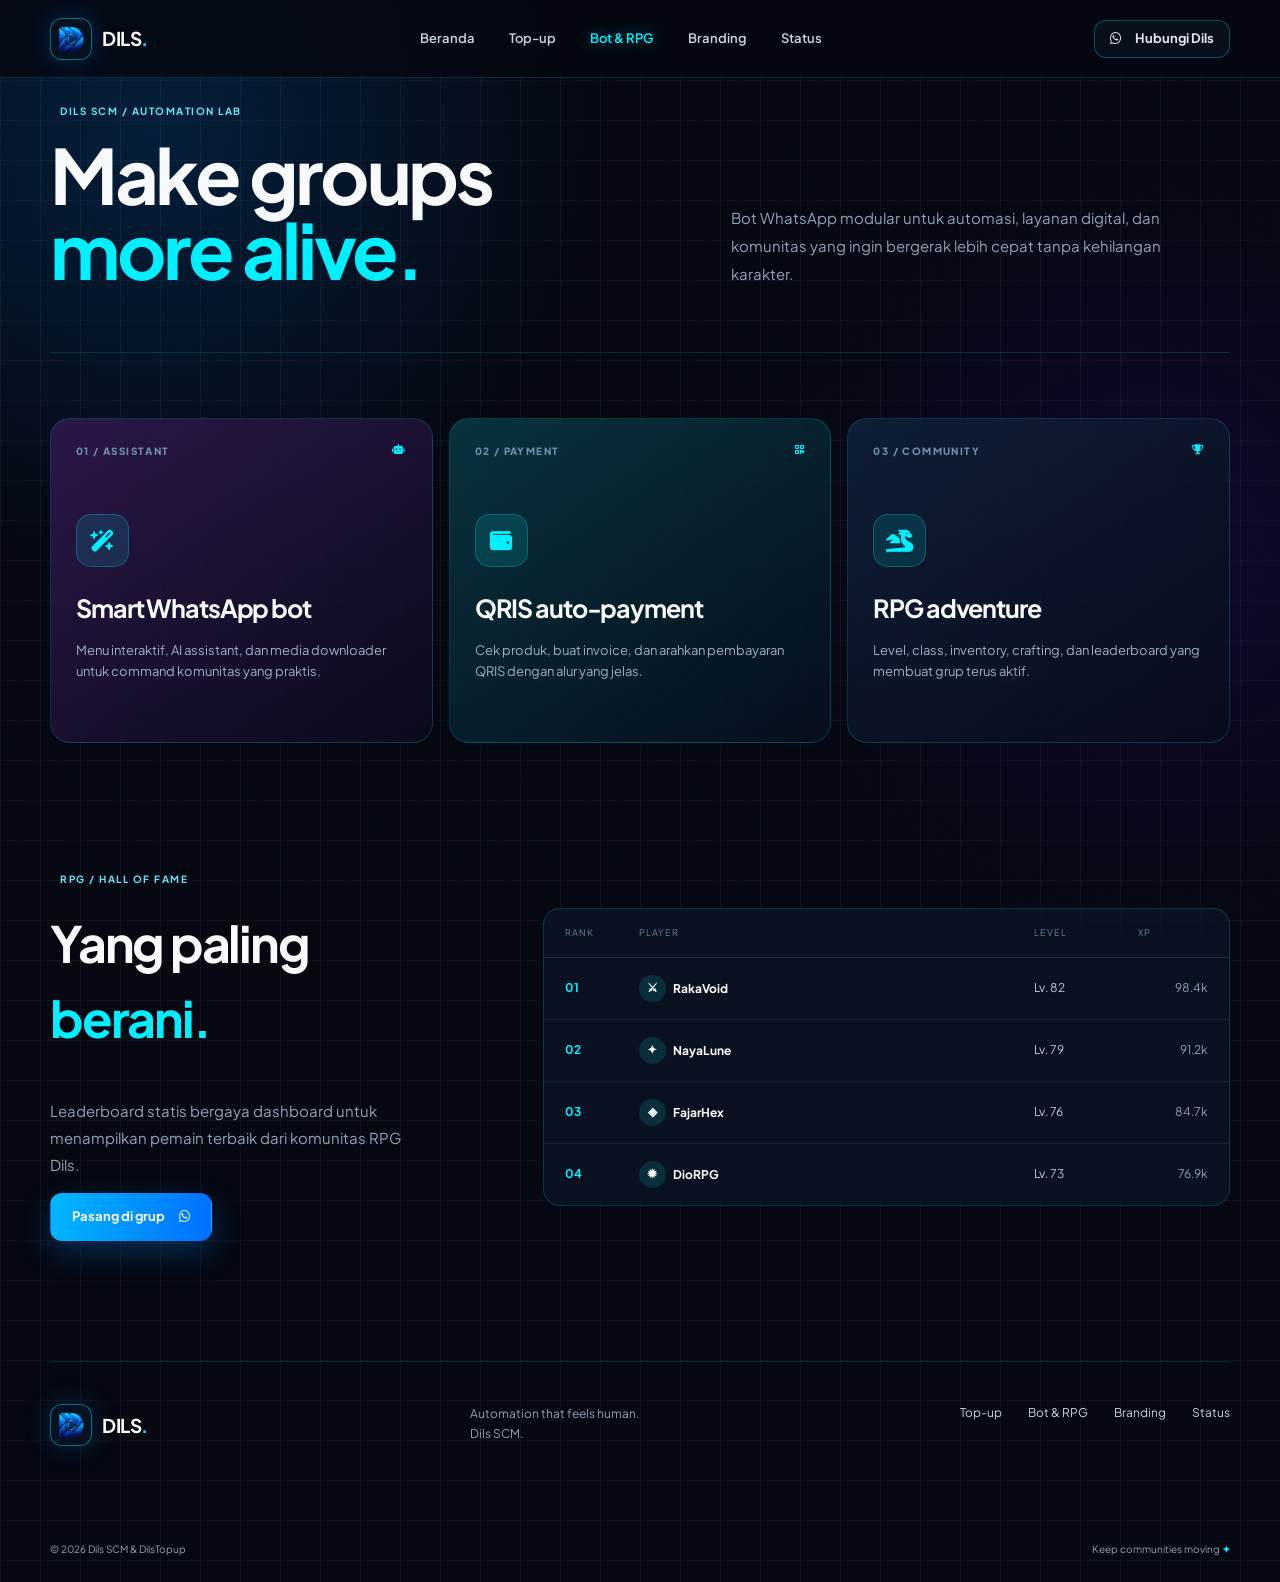
==== bot.html @ e0fa803f "deploy Dils web pages" ====
<!doctype html>
<html lang="id">
<head><meta charset="utf-8"><meta name="viewport" content="width=device-width, initial-scale=1"><meta name="description" content="Dils SCM: bot WhatsApp, QRIS auto-payment, downloader, dan RPG komunitas."><title>Dils SCM | Bot & RPG</title><link rel="icon" href="/dils-logo.png"><link rel="preconnect" href="https://fonts.googleapis.com"><link rel="preconnect" href="https://fonts.gstatic.com" crossorigin><link href="https://fonts.googleapis.com/css2?family=Plus+Jakarta+Sans:wght@400;500;600;700;800&display=swap" rel="stylesheet"><link rel="stylesheet" href="https://cdnjs.cloudflare.com/ajax/libs/font-awesome/6.4.0/css/all.min.css"><link rel="stylesheet" href="styles.css"></head>
<body><div class="noise" aria-hidden="true"></div><header class="site-header"><a class="brand" href="index.html"><img src="/dils-logo.png" alt="Logo Dils"><span>DILS<span class="brand-dot">.</span></span></a><button class="menu-toggle" type="button" aria-label="Buka navigasi" aria-expanded="false"><i class="fa-solid fa-bars"></i></button><nav class="main-nav" aria-label="Navigasi utama"><a href="index.html">Beranda</a><a href="store.html">Top-up</a><a href="bot.html">Bot & RPG</a><a href="branding.html">Branding</a><a href="status.html">Status</a></nav><a class="button button-small button-outline" data-whatsapp href="https://wa.me/62895370022540"><i class="fa-brands fa-whatsapp"></i> Hubungi Dils</a></header><main class="portal-page section-shell"><section class="portal-hero reveal"><div><div class="eyebrow"><span></span>DILS SCM / AUTOMATION LAB</div><h1>Make groups <em>more alive.</em></h1></div><p>Bot WhatsApp modular untuk automasi, layanan digital, dan komunitas yang ingin bergerak lebih cepat tanpa kehilangan karakter.</p></section><section class="feature-grid portal-features"><article class="feature-card feature-purple reveal"><div class="card-top"><span>01 / ASSISTANT</span><i class="fa-solid fa-robot"></i></div><i class="feature-icon fa-solid fa-wand-magic-sparkles"></i><h3>Smart WhatsApp bot</h3><p>Menu interaktif, AI assistant, dan media downloader untuk command komunitas yang praktis.</p></article><article class="feature-card feature-cyan reveal"><div class="card-top"><span>02 / PAYMENT</span><i class="fa-solid fa-qrcode"></i></div><i class="feature-icon fa-solid fa-wallet"></i><h3>QRIS auto-payment</h3><p>Cek produk, buat invoice, dan arahkan pembayaran QRIS dengan alur yang jelas.</p></article><article class="feature-card feature-blue reveal"><div class="card-top"><span>03 / COMMUNITY</span><i class="fa-solid fa-trophy"></i></div><i class="feature-icon fa-solid fa-dragon"></i><h3>RPG adventure</h3><p>Level, class, inventory, crafting, dan leaderboard yang membuat grup terus aktif.</p></article></section><section class="rpg-layout section-block"><div><div class="eyebrow"><span></span>RPG / HALL OF FAME</div><h2>Yang paling <em>berani.</em></h2><p class="lead">Leaderboard statis bergaya dashboard untuk menampilkan pemain terbaik dari komunitas RPG Dils.</p><a class="button button-primary" data-whatsapp href="https://wa.me/62895370022540">Pasang di grup <i class="fa-brands fa-whatsapp"></i></a></div><div class="leaderboard"><div class="leader-head"><span>RANK</span><span>PLAYER</span><span>LEVEL</span><span>XP</span></div><div class="leader-row"><b>01</b><strong><span class="rank-avatar">⚔</span>RakaVoid</strong><span>Lv. 82</span><em>98.4k</em></div><div class="leader-row"><b>02</b><strong><span class="rank-avatar">✦</span>NayaLune</strong><span>Lv. 79</span><em>91.2k</em></div><div class="leader-row"><b>03</b><strong><span class="rank-avatar">◈</span>FajarHex</strong><span>Lv. 76</span><em>84.7k</em></div><div class="leader-row"><b>04</b><strong><span class="rank-avatar">✹</span>DioRPG</strong><span>Lv. 73</span><em>76.9k</em></div></div></section></main><footer class="site-footer"><div class="footer-top"><a class="brand" href="index.html"><img src="/dils-logo.png" alt="Logo Dils"><span>DILS<span class="brand-dot">.</span></span></a><p>Automation that feels human.<br>Dils SCM.</p><div class="footer-links"><a href="store.html">Top-up</a><a href="bot.html">Bot & RPG</a><a href="branding.html">Branding</a><a href="status.html">Status</a></div></div><div class="footer-bottom"><span>© 2026 Dils SCM & DilsTopup</span><span>Keep communities moving <b>✦</b></span></div></footer><script src="app.js" defer></script></body></html>
---- styles.css ----
:root {
  --ink: #071426;
  --navy: #0b1d38;
  --blue: #147df5;
  --cyan: #44d8e8;
  --paper: #f3f6f4;
  --muted: #6c7681;
  --line: #d9e0e1;
  --orange: #ff8e48;
  --pink: #e26ca4;
  --display: "Space Grotesk", sans-serif;
  --body: "DM Sans", sans-serif;
}
* { box-sizing: border-box; }
html { scroll-behavior: smooth; }
body { margin: 0; color: var(--ink); background: var(--paper); font-family: var(--body); font-size: 15px; line-height: 1.5; overflow-x: hidden; }
body::before { position: fixed; inset: 0; pointer-events: none; content: ""; opacity: .25; background-image: linear-gradient(rgba(7,20,38,.035) 1px, transparent 1px), linear-gradient(90deg, rgba(7,20,38,.035) 1px, transparent 1px); background-size: 44px 44px; mask-image: linear-gradient(to bottom, black, transparent 85%); }
.noise { position: fixed; inset: 0; z-index: 10; pointer-events: none; opacity: .035; background-image: url("data:image/svg+xml,%3Csvg viewBox='0 0 180 180' xmlns='http://www.w3.org/2000/svg'%3E%3Cfilter id='n'%3E%3CfeTurbulence type='fractalNoise' baseFrequency='.8' numOctaves='3' stitchTiles='stitch'/%3E%3C/filter%3E%3Crect width='100%25' height='100%25' filter='url(%23n)' opacity='.25'/%3E%3C/svg%3E"); }
a { color: inherit; text-decoration: none; }
.section-shell, .site-header, .site-footer { width: min(1180px, calc(100% - 56px)); margin: 0 auto; }
.site-header { position: relative; z-index: 20; height: 90px; display: flex; align-items: center; justify-content: space-between; }
.brand { display: inline-flex; align-items: center; gap: 10px; font-family: var(--display); font-weight: 700; font-size: 19px; letter-spacing: .08em; }
.brand img { width: 34px; height: 34px; object-fit: contain; }
.brand-dot { color: var(--blue); }
.main-nav { display: flex; gap: 34px; margin-left: 110px; color: #5f6d7b; font-size: 13px; font-weight: 600; }
.main-nav a, .footer-links a { transition: color .2s ease; }
.main-nav a:hover, .footer-links a:hover { color: var(--blue); }
.button { display: inline-flex; align-items: center; justify-content: center; gap: 14px; min-height: 48px; padding: 0 21px; border: 1px solid transparent; font-weight: 700; font-size: 13px; transition: transform .2s ease, background .2s ease, color .2s ease; }
.button:hover { transform: translateY(-3px); }
.button-primary { color: white; background: var(--blue); box-shadow: 0 10px 22px rgba(20,125,245,.2); }
.button-outline { min-height: 38px; padding: 0 15px; color: var(--ink); border-color: #bec9ce; }
.button-dark { color: white; background: var(--ink); }
.menu-toggle { display: none; border: 0; background: transparent; padding: 8px; }
.menu-toggle span { display: block; width: 22px; height: 2px; margin: 5px; background: var(--ink); }
.hero { min-height: 620px; display: grid; grid-template-columns: .96fr 1.04fr; align-items: center; gap: 30px; padding: 56px 0 94px; }
.hero-copy { max-width: 555px; }
.eyebrow { display: flex; align-items: center; gap: 10px; margin: 0 0 20px; color: #78838c; font: 700 10px var(--display); letter-spacing: .15em; }
.eyebrow-line { display: inline-block; width: 26px; height: 1px; background: var(--blue); }
h1, h2, h3, p { margin-top: 0; }
h1, h2, h3 { font-family: var(--display); letter-spacing: -.04em; }
h1 { max-width: 600px; margin-bottom: 22px; font-size: clamp(46px, 6vw, 78px); line-height: .99; }
h1 em, h2 em { color: var(--blue); font-style: normal; }
.hero-text { max-width: 450px; margin-bottom: 30px; color: var(--muted); font-size: 16px; line-height: 1.75; }
.hero-actions { display: flex; align-items: center; gap: 25px; }
.text-link, .card-link { color: var(--ink); font-size: 13px; font-weight: 700; }
.text-link span, .card-link span { margin-left: 8px; color: var(--blue); }
.proof-row { display: flex; gap: 30px; margin-top: 70px; }
.proof-row div { display: flex; flex-direction: column; gap: 2px; padding-right: 30px; border-right: 1px solid var(--line); }
.proof-row div:last-child { padding-right: 0; border-right: 0; }
.proof-row strong { font: 700 17px var(--display); }.proof-row span { color: var(--muted); font-size: 11px; }
.hero-art { position: relative; min-height: 480px; display: grid; place-items: center; }
.hero-panel { position: relative; z-index: 2; width: 350px; padding: 19px 19px 23px; background: rgba(235,244,247,.88); border: 1px solid white; box-shadow: 25px 30px 70px rgba(16,67,107,.17); transform: rotate(3deg); }
.panel-top { display: flex; align-items: center; gap: 7px; margin-bottom: 17px; color: #73828d; font: 700 9px var(--display); letter-spacing: .13em; }.status-light { width: 7px; height: 7px; border-radius: 50%; background: #48d7a1; box-shadow: 0 0 0 4px rgba(72,215,161,.16); }.panel-code { margin-left: auto; font-size: 8px; opacity: .6; }
.phone-card { position: relative; width: 235px; min-height: 368px; margin: 0 auto; padding: 25px 19px 15px; color: white; overflow: hidden; background: linear-gradient(145deg, #102f56, #071526); border-radius: 26px; box-shadow: 0 22px 28px rgba(7,20,38,.3); }.phone-card::after { position: absolute; right: -80px; bottom: -80px; width: 200px; height: 200px; border: 1px solid rgba(68,216,232,.25); border-radius: 50%; content: ""; }.phone-notch { position: absolute; top: 8px; left: 50%; width: 66px; height: 13px; transform: translateX(-50%); border-radius: 20px; background: #020a14; }.phone-brand { display: flex; align-items: center; gap: 6px; margin-bottom: 31px; font: 600 10px var(--display); }.phone-brand img { width: 19px; height: 19px; }.phone-brand b { margin-left: auto; color: #6e8299; }.phone-greeting { margin-bottom: 18px; font: 600 21px var(--display); line-height: 1.1; }.mini-order { position: relative; z-index: 1; display: flex; align-items: center; gap: 10px; padding: 12px 0; border-bottom: 1px solid rgba(255,255,255,.12); }.mini-icon { display: grid; width: 27px; height: 27px; place-items: center; color: #f9c752; background: rgba(249,199,82,.17); border-radius: 8px; }.mini-icon.blue { color: var(--cyan); background: rgba(68,216,232,.15); }.mini-icon.orange { color: var(--orange); background: rgba(255,142,72,.15); }.mini-order div { display: flex; flex: 1; flex-direction: column; gap: 1px; }.mini-order small { color: #8ea0b0; font-size: 8px; }.mini-order strong { font-size: 10px; }.mini-order b { color: #7e93a5; }.phone-bottom { position: relative; z-index: 1; margin-top: 20px; color: var(--cyan); font-size: 9px; text-align: right; }.signal-card { position: absolute; right: 2px; bottom: -10px; z-index: 3; display: flex; align-items: center; gap: 10px; width: 210px; padding: 12px; color: var(--ink); background: white; box-shadow: 0 12px 32px rgba(7,20,38,.14); transform: rotate(-3deg); }.signal-icon { display: grid; width: 30px; height: 30px; place-items: center; color: white; background: var(--blue); border-radius: 50%; }.signal-card div { display: flex; flex: 1; flex-direction: column; line-height: 1.2; }.signal-card strong { font: 600 11px var(--display); }.signal-card small { color: #82909c; font-size: 9px; }.signal-check { color: #43c69d; font-weight: 700; }.orbit { position: absolute; border: 1px solid rgba(20,125,245,.18); border-radius: 50%; }.orbit-one { width: 500px; height: 500px; }.orbit-two { width: 380px; height: 380px; border-color: rgba(226,108,164,.15); transform: rotate(45deg); }.float-tag { position: absolute; z-index: 4; display: flex; align-items: center; gap: 8px; padding: 9px 13px; color: #51616d; background: rgba(255,255,255,.8); box-shadow: 0 8px 25px rgba(7,20,38,.08); font-size: 10px; font-weight: 700; }.float-tag span { color: var(--blue); font-size: 14px; }.tag-top { top: 65px; right: 24px; transform: rotate(8deg); }.tag-bottom { bottom: 38px; left: 12px; transform: rotate(-7deg); }.ticker { overflow: hidden; color: white; background: var(--ink); transform: rotate(-1.4deg) scale(1.02); }.ticker-track { display: flex; align-items: center; justify-content: space-around; gap: 38px; width: max-content; min-width: 100%; padding: 16px 0; font: 700 11px var(--display); letter-spacing: .16em; }.ticker i { color: var(--cyan); font-style: normal; }
.services, .catalog, .process, .about, .faq { padding-top: 150px; }.section-heading { display: flex; align-items: end; justify-content: space-between; gap: 40px; margin-bottom: 50px; }.section-heading h2, .process h2, .about h2 { margin-bottom: 0; font-size: clamp(38px, 4.5vw, 59px); line-height: 1.02; }.section-heading > p { max-width: 295px; margin-bottom: 5px; color: var(--muted); font-size: 13px; line-height: 1.7; }.service-grid { display: grid; grid-template-columns: repeat(3, 1fr); border-top: 1px solid var(--line); }.service-card { min-height: 345px; padding: 27px 27px 29px; border-right: 1px solid var(--line); }.service-card:first-child { border-left: 1px solid var(--line); }.service-card.featured { color: white; background: var(--ink); border-color: var(--ink); }.card-number { color: #9aa8b1; font: 700 10px var(--display); letter-spacing: .12em; }.featured .card-number { color: #6f8ca9; }.service-icon { display: grid; width: 43px; height: 43px; margin-top: 52px; margin-bottom: 25px; place-items: center; color: #f9c752; background: rgba(249,199,82,.15); border-radius: 50%; font-size: 20px; }.icon-cyan { color: var(--cyan); background: rgba(68,216,232,.14); }.icon-pink { color: var(--pink); background: rgba(226,108,164,.14); }.service-card h3 { margin-bottom: 12px; font-size: 25px; }.service-card p { max-width: 275px; min-height: 70px; color: var(--muted); font-size: 13px; line-height: 1.6; }.featured p { color: #a9b5c1; }.card-link { display: inline-block; margin-top: 23px; }.featured .card-link { color: white; }.catalog-layout { display: grid; grid-template-columns: 210px 1fr; gap: 42px; }.category-tabs { display: flex; flex-direction: column; gap: 3px; }.tab { padding: 15px 17px; color: #78858e; border: 0; background: transparent; font: 600 13px var(--body); text-align: left; cursor: pointer; }.tab.active { color: var(--ink); background: white; box-shadow: 0 4px 20px rgba(7,20,38,.05); }.product-list { border-top: 1px solid var(--line); }.product-row { display: flex; align-items: center; gap: 15px; padding: 19px 14px; border-bottom: 1px solid var(--line); transition: padding .2s ease, background .2s ease; }.product-row:hover { padding-left: 22px; background: rgba(255,255,255,.6); }.product-icon { display: grid; width: 40px; height: 40px; place-items: center; border-radius: 12px; font-size: 18px; }.tone-gold { color: #d69624; background: #fff2cc; }.tone-cyan, .tone-blue { color: #147dcc; background: #d9f4f6; }.tone-orange { color: #ed762b; background: #ffe5d5; }.tone-green { color: #24a47c; background: #d9f6ed; }.tone-pink { color: #d65391; background: #f9ddeb; }.product-info { display: flex; flex: 1; flex-direction: column; gap: 2px; }.product-info strong { font: 600 14px var(--display); }.product-info small { color: var(--muted); font-size: 11px; }.product-price { color: #5b6974; font-size: 12px; }.product-arrow { color: var(--blue); font-size: 18px; }.catalog-note { display: flex; align-items: center; gap: 10px; margin-top: 28px; padding: 16px 18px; color: #6e7c86; background: white; font-size: 11px; }.catalog-note > span:first-child { color: var(--blue); font-size: 15px; }.catalog-note a { margin-left: auto; color: var(--blue); font-weight: 700; white-space: nowrap; }.process { display: grid; grid-template-columns: .8fr 1.2fr; gap: 120px; padding-bottom: 150px; }.process-intro > p:not(.eyebrow) { max-width: 310px; margin: 25px 0 28px; color: var(--muted); font-size: 13px; line-height: 1.7; }.steps { padding-top: 16px; }.step { position: relative; display: grid; grid-template-columns: 55px 1fr; gap: 20px; min-height: 130px; padding-bottom: 35px; }.step b { color: var(--blue); font: 700 13px var(--display); }.step h3 { margin-bottom: 7px; font-size: 21px; }.step p { max-width: 390px; margin-bottom: 0; color: var(--muted); font-size: 13px; line-height: 1.6; }.step-line { position: absolute; top: 27px; left: 5px; width: 1px; height: 84px; background: var(--line); }.about { display: grid; grid-template-columns: .8fr 1.2fr; gap: 90px; padding: 90px 0; color: white; }.about::before { position: absolute; left: 0; right: 0; z-index: -1; height: 440px; content: ""; background: var(--ink); }.about-mark { display: flex; flex-direction: column; align-items: center; justify-content: center; border: 1px solid rgba(255,255,255,.12); }.about-mark img { width: 110px; height: 110px; }.about-mark span { margin-top: 25px; color: #708299; font: 700 10px var(--display); letter-spacing: .2em; }.about-copy .eyebrow { color: #7c94ae; }.about-copy h2 { margin-bottom: 24px; }.about-copy > p:not(.eyebrow) { max-width: 530px; color: #9daebe; font-size: 14px; line-height: 1.8; }.about-stats { display: flex; gap: 42px; margin-top: 35px; }.about-stats div { display: flex; flex-direction: column; gap: 3px; }.about-stats strong { color: var(--cyan); font: 700 17px var(--display); }.about-stats span { color: #8b9cad; font-size: 11px; }.faq { padding-bottom: 150px; }.faq-list { max-width: 790px; margin-left: auto; }.faq details { border-top: 1px solid var(--line); }.faq details:last-child { border-bottom: 1px solid var(--line); }.faq summary { display: flex; align-items: center; justify-content: space-between; padding: 22px 5px; font: 600 16px var(--display); cursor: pointer; list-style: none; }.faq summary::-webkit-details-marker { display: none; }.faq summary span { color: var(--blue); font: 400 24px var(--body); transition: transform .2s ease; }.faq details[open] summary span { transform: rotate(45deg); }.faq details p { max-width: 620px; margin: -5px 50px 23px 5px; color: var(--muted); font-size: 13px; line-height: 1.7; }.site-footer { padding: 42px 0 25px; border-top: 1px solid var(--line); }.footer-top { display: flex; align-items: flex-start; justify-content: space-between; }.footer-top > p { color: var(--muted); font-size: 12px; line-height: 1.7; }.footer-links { display: flex; gap: 26px; color: #61707a; font-size: 12px; }.footer-bottom { display: flex; justify-content: space-between; margin-top: 85px; color: #9aa4aa; font-size: 10px; }.footer-bottom b { color: var(--blue); }.reveal { opacity: 0; transform: translateY(22px); transition: opacity .7s ease, transform .7s ease; }.reveal.is-visible { opacity: 1; transform: translateY(0); }.reveal-delay { transition-delay: .16s; }
.scm-mode .hero { background: radial-gradient(circle at 80% 40%, rgba(226,108,164,.1), transparent 25%); }.scm-mode h1 em, .scm-mode h2 em { color: var(--pink); }.scm-mode .button-primary { background: var(--pink); box-shadow: 0 10px 22px rgba(226,108,164,.22); }.scm-mode .eyebrow-line, .scm-mode .product-arrow { background: var(--pink); }.scm-mode .ticker { background: #231c38; }.scm-mode .about { background: #231c38; }.scm-mode .about::before { background: #231c38; }
@media (max-width: 800px) { .section-shell, .site-header, .site-footer { width: min(100% - 34px, 600px); }.site-header { height: 76px; }.main-nav { position: absolute; top: 65px; right: 0; left: 0; display: none; flex-direction: column; gap: 0; padding: 10px; background: white; box-shadow: 0 15px 30px rgba(7,20,38,.12); }.main-nav.open { display: flex; }.main-nav a { padding: 12px; }.site-header > .button { display: none; }.menu-toggle { display: block; }.hero { display: block; min-height: auto; padding: 62px 0 80px; }.hero-art { min-height: 440px; margin-top: 30px; }.hero-panel { transform: rotate(2deg) scale(.9); }.hero-text { font-size: 14px; }.proof-row { gap: 13px; margin-top: 46px; }.proof-row div { padding-right: 13px; }.proof-row span { font-size: 9px; }.section-heading { display: block; }.section-heading > p { margin-top: 22px; }.services, .catalog, .process, .about, .faq { padding-top: 95px; }.service-grid { display: block; }.service-card, .service-card:first-child { min-height: 0; padding: 24px; border: 1px solid var(--line); border-bottom: 0; }.service-card:last-child { border-bottom: 1px solid var(--line); }.service-icon { margin-top: 34px; }.catalog-layout { display: block; }.category-tabs { flex-direction: row; margin-bottom: 25px; }.tab { flex: 1; text-align: center; }.product-row { gap: 10px; padding: 15px 7px; }.product-price { font-size: 10px; }.product-info strong { font-size: 12px; }.catalog-note { align-items: flex-start; flex-wrap: wrap; }.catalog-note a { width: 100%; margin-left: 25px; }.process { display: block; padding-bottom: 90px; }.steps { margin-top: 65px; }.about { display: block; padding: 55px 0; }.about::before { height: 680px; }.about-mark { min-height: 220px; margin-bottom: 54px; }.about-stats { gap: 18px; }.about-stats span { font-size: 9px; }.faq { padding-bottom: 100px; }.footer-top { display: grid; grid-template-columns: 1fr 1fr; gap: 27px; }.footer-links { grid-column: 1 / -1; flex-wrap: wrap; gap: 16px; }.footer-bottom { margin-top: 55px; }.footer-bottom span:last-child { display: none; } }
.portal-page { min-height: calc(100vh - 90px); padding: 64px 0 110px; }
.portal-hero { display: grid; grid-template-columns: 1.1fr .9fr; align-items: end; gap: 60px; padding-bottom: 64px; border-bottom: 1px solid var(--line); }
.portal-hero h1 { max-width: 760px; margin-bottom: 18px; }
.portal-hero > p { max-width: 480px; margin: 0; color: var(--muted); line-height: 1.8; }
.portal-grid { display: grid; grid-template-columns: repeat(3, 1fr); gap: 1px; margin-top: 64px; background: var(--line); }
.portal-card { min-height: 220px; padding: 28px; background: rgba(255,255,255,.7); }
.portal-card.dark { color: white; background: var(--ink); }
.portal-card h2, .portal-card h3 { margin: 0 0 12px; font-size: 24px; }
.portal-card p { margin: 0; color: var(--muted); font-size: 13px; line-height: 1.7; }
.dark p { color: #a9b5c1; }
.portal-icon { display: grid; width: 46px; height: 46px; margin-bottom: 30px; place-items: center; color: var(--blue); background: #e1f2f6; border-radius: 50%; font-size: 21px; }
.dark .portal-icon { color: var(--cyan); background: rgba(68,216,232,.14); }
.portal-list { margin-top: 64px; border-top: 1px solid var(--line); }
.portal-list-row { display: grid; grid-template-columns: 70px 1fr auto; align-items: center; gap: 20px; padding: 24px 0; border-bottom: 1px solid var(--line); }
.portal-list-row b { color: var(--blue); font: 700 12px var(--display); }
.portal-list-row h3 { margin: 0 0 5px; font-size: 19px; }
.portal-list-row p { margin: 0; color: var(--muted); font-size: 13px; }
.portal-status { display: inline-flex; align-items: center; gap: 8px; color: #19966f; font-size: 12px; font-weight: 700; }
.portal-status::before { width: 8px; height: 8px; content: ""; background: #43c69d; border-radius: 50%; box-shadow: 0 0 0 4px rgba(67,198,157,.14); }
.portal-actions { display: flex; flex-wrap: wrap; gap: 14px; margin-top: 30px; }
@media (max-width: 800px) { .portal-page { padding-top: 42px; }.portal-hero { display: block; }.portal-hero > p { margin-top: 24px; }.portal-grid { display: block; background: transparent; }.portal-card { margin-top: 1px; }.portal-list-row { grid-template-columns: 42px 1fr; gap: 12px; }.portal-list-row .portal-status { grid-column: 2; }.portal-list-row p { font-size: 12px; } }
@media (prefers-reduced-motion: reduce) { *, *::before, *::after { scroll-behavior: auto !important; transition-duration: .01ms !important; animation-duration: .01ms !important; } }

/* Shared dark portal theme */
:root { --ink: #f1f5f9; --navy: #07101f; --blue: #0085ff; --cyan: #00f0ff; --paper: #050811; --muted: #94a3b8; --line: rgba(0,240,255,.14); --orange: #ff9d4d; --pink: #a855f7; --display: "Plus Jakarta Sans", sans-serif; --body: "Plus Jakarta Sans", sans-serif; }
html { background: var(--paper); }
body { color: var(--ink); background-color: var(--paper); background-image: linear-gradient(rgba(255,255,255,.035) 1px, transparent 1px), linear-gradient(90deg, rgba(255,255,255,.035) 1px, transparent 1px), radial-gradient(circle at 12% 8%, rgba(0,133,255,.18), transparent 28rem), radial-gradient(circle at 90% 35%, rgba(112,0,255,.12), transparent 25rem); background-size: 40px 40px, 40px 40px, auto, auto; }
body::before { opacity: 0; }
a { color: inherit; }
.site-header { position: fixed; top: 0; right: 0; left: 0; z-index: 50; width: 100%; height: 78px; padding: 0 max(28px, calc((100% - 1180px) / 2)); background: rgba(5,8,17,.82); border-bottom: 1px solid rgba(0,240,255,.16); backdrop-filter: blur(20px); }
.brand { color: #fff; letter-spacing: -.02em; }
.brand img { width: 42px; height: 42px; padding: 3px; background: #07111f; border: 1px solid rgba(0,240,255,.42); border-radius: 12px; box-shadow: 0 0 24px rgba(0,133,255,.25); }
.brand-dot { color: var(--cyan); }
.main-nav { margin-left: 0; color: #cbd5e1; }
.main-nav a { padding: 8px 0; }
.main-nav a:hover { color: var(--cyan); }
.main-nav a.nav-active { color: var(--cyan); text-shadow: 0 0 16px rgba(0,240,255,.45); }
.button { border-radius: 12px; }
.button-primary { color: #fff; background: linear-gradient(100deg, #00b8ff, #006eff); box-shadow: 0 12px 30px rgba(0,133,255,.28); }
.button-primary:hover { background: linear-gradient(100deg, #2bdfff, #1682ff); }
.button-outline { color: #e2e8f0; background: rgba(13,19,34,.65); border-color: rgba(0,240,255,.3); }
.button-outline:hover { color: #fff; border-color: var(--cyan); background: rgba(0,240,255,.1); }
.button-dark { color: #fff; background: #0d1322; border: 1px solid rgba(0,240,255,.24); }
.menu-toggle span { background: var(--cyan); }
main { padding-top: 78px; }
.hero { position: relative; min-height: 700px; padding-top: 110px; }
.hero::before { position: absolute; top: 4rem; right: 8%; width: 30rem; height: 30rem; content: ""; background: rgba(0,133,255,.12); border-radius: 50%; filter: blur(120px); pointer-events: none; }
.eyebrow { color: #67e8f9; }
.eyebrow-line { background: var(--cyan); box-shadow: 0 0 12px var(--cyan); }
h1, h2, h3 { color: #f8fafc; letter-spacing: -.045em; }
h1 { font-size: clamp(44px, 6vw, 76px); }
h1 em, h2 em { color: var(--cyan); }
.hero-text, .section-heading > p, .service-card p, .process-intro > p:not(.eyebrow), .step p, .about-copy > p:not(.eyebrow), .faq details p { color: #94a3b8; }
.proof-row div { border-color: rgba(148,163,184,.18); }
.proof-row strong { color: var(--cyan); }
.proof-row span { color: #64748b; }
.hero-panel, .glass-card, .portal-card, .catalog-note, .signal-card { background: linear-gradient(135deg, rgba(13,19,34,.92), rgba(20,30,55,.62)); border-color: rgba(0,240,255,.2); box-shadow: 0 20px 50px rgba(0,0,0,.36); backdrop-filter: blur(16px); }
.hero-panel { border-radius: 24px; }
.panel-top { color: #94a3b8; }
.phone-card { background: linear-gradient(145deg, #0c2b50, #050c19); }
.signal-card { color: #e2e8f0; }
.signal-card small { color: #94a3b8; }
.float-tag { color: #cbd5e1; background: rgba(13,19,34,.9); border: 1px solid rgba(0,240,255,.2); }
.ticker { color: #fff; background: linear-gradient(100deg, #061527, #071f3a); border-block: 1px solid rgba(0,240,255,.18); }
.ticker i { color: var(--cyan); }
.services, .catalog, .process, .about, .faq { padding-top: 120px; }
.service-grid { gap: 16px; border: 0; background: transparent; }
.service-card, .service-card:first-child { min-height: 330px; border: 1px solid rgba(0,240,255,.15); border-radius: 22px; background: rgba(13,19,34,.72); }
.service-card.featured { background: linear-gradient(145deg, #0d2945, #07111f); border-color: rgba(0,240,255,.3); }
.service-card h3 { color: #fff; }
.service-icon, .portal-icon { background: rgba(0,240,255,.12); border: 1px solid rgba(0,240,255,.2); }
.icon-pink { color: #c084fc; background: rgba(168,85,247,.14); }
.card-link, .text-link { color: #e2e8f0; }
.card-link span, .text-link span { color: var(--cyan); }
.catalog-layout { gap: 25px; }
.category-tabs { padding: 8px; border: 1px solid rgba(0,240,255,.15); border-radius: 16px; background: rgba(13,19,34,.75); }
.tab { color: #94a3b8; border-radius: 10px; }
.tab.active { color: #fff; background: rgba(0,133,255,.25); box-shadow: inset 0 0 0 1px rgba(0,240,255,.22); }
.product-list { border-color: rgba(0,240,255,.15); }
.product-row { color: #e2e8f0; border-color: rgba(148,163,184,.14); }
.product-row:hover { background: rgba(0,133,255,.1); }
.product-info small, .product-price { color: #94a3b8; }
.catalog-note { color: #94a3b8; }
.process { border-top: 1px solid rgba(0,240,255,.1); }
.step-line { background: rgba(0,240,255,.2); }
.step b { color: var(--cyan); }
.about { position: relative; background: linear-gradient(120deg, rgba(7,21,38,.98), rgba(12,8,30,.96)); border: 1px solid rgba(0,240,255,.16); border-radius: 28px; overflow: hidden; }
.about::before { display: none; }
.about-mark { border-color: rgba(0,240,255,.2); background: rgba(5,8,17,.3); border-radius: 20px; }
.about-mark span, .about-stats span { color: #94a3b8; }
.about-copy > p:not(.eyebrow) { color: #cbd5e1; }
.about-stats strong { color: var(--cyan); }
.faq details, .faq details:last-child { border-color: rgba(0,240,255,.16); }
.faq summary { color: #f8fafc; }
.faq summary span { color: var(--cyan); }
.site-footer { color: #94a3b8; border-color: rgba(0,240,255,.16); }
.footer-links { color: #cbd5e1; }
.footer-bottom b { color: var(--cyan); }
.portal-page { padding-top: 70px; }
.portal-hero { border-color: rgba(0,240,255,.16); }
.portal-card { border-radius: 22px; }
.portal-card.dark { background: linear-gradient(145deg, #0d2945, #07111f); }
.portal-card p, .portal-list-row p { color: #94a3b8; }
.portal-list { border-color: rgba(0,240,255,.16); }
.portal-list-row { border-color: rgba(148,163,184,.14); }
.portal-list-row b { color: var(--cyan); }
.portal-status { color: #5eead4; }
.scm-mode { --blue: #a855f7; --cyan: #f0abfc; }
.scm-mode .portal-card.dark { background: linear-gradient(145deg, #321c4e, #100d20); }
@media (max-width: 800px) { .site-header { height: 70px; padding: 0 17px; }.site-header > .button { display: none; } main { padding-top: 70px; }.hero { padding-top: 65px; }.hero::before { width: 18rem; height: 18rem; }.portal-page { padding-top: 42px; }.about { border-radius: 20px; }.main-nav { top: 70px; padding: 12px; background: rgba(5,8,17,.97); border: 1px solid rgba(0,240,255,.18); }.main-nav a { color: #cbd5e1; }.main-nav a:hover { color: var(--cyan); } }

/* Dils SCM multi-page components */
.hero-console { position: relative; padding: 24px; border: 1px solid rgba(0,240,255,.24); border-radius: 24px; background: linear-gradient(145deg, rgba(13,28,50,.96), rgba(9,12,27,.86)); box-shadow: 0 24px 70px rgba(0,0,0,.35), 0 0 70px rgba(0,133,255,.12); overflow: hidden; }
.hero-console::before { position: absolute; inset: 0; content: ""; background: linear-gradient(120deg, transparent 35%, rgba(0,240,255,.08), transparent 65%); transform: translateX(-100%); animation: scan 7s infinite; }
.console-head, .console-grid, .console-main { position: relative; z-index: 1; }
.console-head { display: flex; gap: 9px; align-items: center; color: #8fa8c4; font-size: 10px; letter-spacing: .16em; font-weight: 800; }
.console-head b { margin-left: auto; color: #4ade80; font-size: 9px; letter-spacing: .08em; }
.live-dot, .status-pill i, .availability i { display: inline-block; width: 7px; height: 7px; border-radius: 50%; background: #4ade80; box-shadow: 0 0 0 4px rgba(74,222,128,.13), 0 0 14px #4ade80; }
.console-main { display: flex; align-items: center; gap: 28px; min-height: 300px; }
.console-orb { display: grid; width: 190px; height: 190px; flex: 0 0 190px; place-items: center; border: 1px solid rgba(0,240,255,.46); border-radius: 50%; background: radial-gradient(circle, rgba(0,240,255,.18), rgba(0,133,255,.03) 58%, transparent 60%); box-shadow: inset 0 0 35px rgba(0,240,255,.12), 0 0 40px rgba(0,133,255,.18); animation: float 5s ease-in-out infinite; }
.console-orb img { width: 68px; height: 68px; padding: 10px; border: 1px solid rgba(255,255,255,.22); border-radius: 20px; background: #071322; }.console-orb span { margin-top: -52px; color: var(--cyan); font-size: 10px; letter-spacing: .2em; font-weight: 800; }
.console-copy { max-width: 220px; }.console-copy small { color: #67829f; font-size: 9px; letter-spacing: .13em; }.console-copy strong { display: block; margin: 12px 0; color: white; font: 800 31px/1.05 var(--display); letter-spacing: -.06em; }.console-copy em { color: var(--cyan); font-style: normal; }.console-copy p { color: #8ea3ba; font-size: 12px; line-height: 1.7; }
.console-grid { display: grid; grid-template-columns: repeat(4,1fr); gap: 8px; padding-top: 18px; border-top: 1px solid rgba(255,255,255,.1); }.console-grid span { color: #a8bdd2; font-size: 10px; }.console-grid i { margin-right: 5px; color: var(--cyan); }
.section-block { padding-top: 130px; }.feature-grid { display: grid; grid-template-columns: repeat(3,1fr); gap: 16px; }.feature-card { display: block; min-height: 325px; padding: 25px; border: 1px solid rgba(0,240,255,.17); border-radius: 20px; color: white; background: linear-gradient(145deg, rgba(15,31,55,.95), rgba(8,12,26,.8)); transition: transform .25s ease, border-color .25s ease, box-shadow .25s ease; }.feature-card:hover { transform: translateY(-8px); border-color: rgba(0,240,255,.55); box-shadow: 0 20px 45px rgba(0,0,0,.3), 0 0 30px rgba(0,133,255,.13); }.feature-purple { background: linear-gradient(145deg, rgba(45,24,75,.95), rgba(12,10,28,.86)); }.feature-cyan { background: linear-gradient(145deg, rgba(8,53,64,.95), rgba(7,15,30,.86)); }.card-top { display: flex; justify-content: space-between; color: #7190ae; font-size: 10px; letter-spacing: .14em; font-weight: 800; }.card-top i { color: var(--cyan); }.feature-icon { display: grid; width: 53px; height: 53px; margin: 55px 0 23px; place-items: center; color: var(--cyan); border: 1px solid rgba(0,240,255,.26); border-radius: 15px; background: rgba(0,240,255,.12); font-size: 22px; }.feature-card h3 { margin-bottom: 12px; font-size: 25px; }.feature-card p { min-height: 63px; color: #9db0c5; font-size: 13px; line-height: 1.65; }.feature-card > b { color: #e7f5ff; font-size: 12px; }.feature-card > b i { margin-left: 8px; color: var(--cyan); }
.chat-section { display: grid; grid-template-columns: .8fr 1.2fr; gap: 70px; align-items: center; padding-top: 140px; padding-bottom: 130px; }.chat-copy h2 { font-size: clamp(38px,4vw,58px); line-height: 1.02; }.chat-copy > p { max-width: 390px; color: #94a3b8; line-height: 1.8; }.chat-copy .button { margin-top: 12px; }.chat-window { overflow: hidden; border: 1px solid rgba(0,240,255,.23); border-radius: 19px; background: rgba(9,18,34,.9); box-shadow: 0 20px 55px rgba(0,0,0,.34); }.chat-head { display: flex; align-items: center; gap: 11px; padding: 15px 18px; border-bottom: 1px solid rgba(255,255,255,.1); }.avatar { display: grid; width: 35px; height: 35px; place-items: center; color: var(--cyan); border: 1px solid rgba(0,240,255,.4); border-radius: 11px; background: rgba(0,240,255,.1); }.chat-head div { display: flex; flex-direction: column; gap: 3px; }.chat-head b { font-size: 12px; }.chat-head small { color: #6ee7b7; font-size: 9px; }.chat-head small .live-dot { width: 5px; height: 5px; margin-right: 4px; }.chat-head > i { margin-left: auto; color: #71859a; }.chat-messages { display: flex; min-height: 255px; flex-direction: column; gap: 10px; padding: 22px; }.message { max-width: 76%; padding: 11px 14px; border-radius: 13px; font-size: 12px; line-height: 1.55; }.message.bot { border: 1px solid rgba(0,240,255,.14); border-bottom-left-radius: 3px; color: #c0d2e5; background: rgba(20,37,61,.8); }.message.user { align-self: flex-end; border-bottom-right-radius: 3px; color: white; background: #006de0; }.chat-form { display: flex; gap: 10px; padding: 14px; border-top: 1px solid rgba(255,255,255,.1); }.chat-form input { min-width: 0; flex: 1; padding: 12px 14px; color: white; border: 1px solid rgba(0,240,255,.16); border-radius: 10px; outline: 0; background: rgba(0,0,0,.18); }.chat-form button { width: 44px; color: #06101e; border: 0; border-radius: 10px; background: var(--cyan); cursor: pointer; }
.portal-page { padding-top: 105px; padding-bottom: 120px; }.portal-hero { display: grid; grid-template-columns: 1.1fr .9fr; gap: 70px; align-items: end; padding-bottom: 65px; border-bottom: 1px solid rgba(0,240,255,.16); }.portal-hero h1 { max-width: 720px; margin: 0; }.portal-hero > p { max-width: 430px; margin: 0; color: #94a3b8; line-height: 1.85; }.portal-features { margin-top: 65px; }.rpg-layout { display: grid; grid-template-columns: .75fr 1.25fr; gap: 80px; align-items: center; }.rpg-layout h2 { font-size: 50px; }.rpg-layout .lead { max-width: 380px; color: #94a3b8; line-height: 1.8; }.leaderboard { overflow: hidden; border: 1px solid rgba(0,240,255,.18); border-radius: 17px; background: rgba(12,21,39,.72); }.leader-head, .leader-row { display: grid; grid-template-columns: 60px 1fr 90px 70px; align-items: center; gap: 14px; padding: 17px 21px; }.leader-head { color: #66829e; border-bottom: 1px solid rgba(255,255,255,.1); font-size: 9px; letter-spacing: .12em; }.leader-row { border-bottom: 1px solid rgba(255,255,255,.07); color: #b8c9db; font-size: 12px; }.leader-row:last-child { border: 0; }.leader-row b { color: var(--cyan); }.leader-row strong { color: white; }.leader-row em { color: #89a0b9; font-style: normal; text-align: right; }.rank-avatar { display: inline-grid; width: 27px; height: 27px; margin-right: 7px; place-items: center; border-radius: 50%; background: rgba(0,240,255,.12); }
.brand-gallery { display: grid; grid-template-columns: repeat(2,1fr); gap: 16px; margin-top: 65px; }.brand-tile { overflow: hidden; border: 1px solid rgba(0,240,255,.17); border-radius: 20px; background: #0c1527; }.tile-art { display: grid; min-height: 225px; place-items: center; border-bottom: 1px solid rgba(255,255,255,.1); }.tile-art + div { display: flex; flex-direction: column; gap: 5px; padding: 18px 21px; }.tile-art + div b { color: white; font-size: 13px; }.tile-art + div span { color: #8298af; font-size: 11px; }.logo-art { background: radial-gradient(circle, rgba(0,133,255,.3), transparent 55%), #07101f; }.logo-art > span { color: white; font: 800 52px var(--display); letter-spacing: -.08em; }.logo-art > span span { color: var(--cyan); }.logo-art small { margin-top: -65px; color: var(--cyan); font-size: 9px; letter-spacing: .3em; }.emblem-art { background: radial-gradient(circle, rgba(168,85,247,.35), transparent 50%), #140e26; }.emblem-art span { display: grid; width: 110px; height: 110px; place-items: center; color: white; border: 1px solid #d8b4fe; border-radius: 28px; font-size: 22px; font-weight: 800; transform: rotate(-8deg); }.emblem-art i { margin: -35px 0 0 92px; color: #f0abfc; }.store-art { background: radial-gradient(circle, rgba(0,133,255,.5), transparent 55%), #06182d; }.store-art i, .bot-art i { color: var(--cyan); font-size: 58px; }.store-art span, .bot-art span { margin-top: -48px; color: white; font-size: 12px; letter-spacing: .22em; font-weight: 800; }.bot-art { background: radial-gradient(circle, rgba(0,240,255,.28), transparent 55%), #071f2b; }
.palette { display: grid; grid-template-columns: .75fr 1.25fr; gap: 60px; align-items: center; }.palette h2 { font-size: 42px; }.swatches { display: grid; grid-template-columns: repeat(4,1fr); gap: 14px; }.swatches div { display: flex; flex-direction: column; gap: 6px; color: #dce9f6; font-size: 11px; }.swatches i { display: block; height: 100px; border: 1px solid rgba(255,255,255,.16); border-radius: 12px; }.swatches small { color: #71859a; }
.store-toolbar { display: flex; align-items: center; justify-content: space-between; margin: 55px 0 22px; }.store-tabs { display: flex; gap: 4px; padding: 5px; border: 1px solid rgba(0,240,255,.16); border-radius: 12px; background: rgba(13,19,34,.7); }.store-tab { padding: 10px 18px; color: #8298af; border: 0; border-radius: 8px; background: transparent; cursor: pointer; }.store-tab.active { color: white; background: rgba(0,133,255,.28); }.secure-note { color: #70e1ae; font-size: 11px; }.secure-note i { margin-right: 6px; }.store-grid { display: grid; grid-template-columns: repeat(2,1fr); gap: 16px; }.store-card { padding: 22px; border: 1px solid rgba(0,240,255,.15); border-radius: 18px; background: linear-gradient(145deg, rgba(13,26,48,.9), rgba(8,13,27,.82)); }.store-card:hover { border-color: rgba(0,240,255,.55); }.store-card-top, .store-card-bottom { display: flex; align-items: center; justify-content: space-between; gap: 12px; }.game-icon { display: grid; width: 50px; height: 50px; place-items: center; border-radius: 14px; font-size: 20px; }.game-icon.orange { color: #ffb56a; background: rgba(255,157,77,.15); }.game-icon.blue { color: #70c6ff; background: rgba(0,133,255,.16); }.game-icon.gold { color: #ffdb74; background: rgba(255,199,82,.14); }.game-icon.pink { color: #ff9eb8; background: rgba(236,72,153,.15); }.availability { color: #76e1ac; font-size: 10px; }.availability i { width: 5px; height: 5px; margin-right: 5px; box-shadow: none; }.store-card h3 { margin: 24px 0 5px; font-size: 21px; }.store-card p { margin-bottom: 24px; color: #8196ac; font-size: 12px; }.store-card-bottom strong { color: var(--cyan); font-size: 13px; }.button-order { min-height: 38px; padding: 0 13px; font-size: 11px; }
.modal-backdrop { position: fixed; inset: 0; z-index: 100; display: none; place-items: center; padding: 20px; background: rgba(0,3,10,.75); backdrop-filter: blur(12px); }.modal-backdrop.open { display: grid; }.order-modal { position: relative; width: min(100%, 440px); padding: 30px; border: 1px solid rgba(0,240,255,.28); border-radius: 20px; background: #0b1629; box-shadow: 0 30px 90px rgba(0,0,0,.55); }.modal-close { position: absolute; top: 17px; right: 17px; width: 32px; height: 32px; color: #9fb2c6; border: 1px solid rgba(255,255,255,.12); border-radius: 8px; background: transparent; cursor: pointer; }.order-modal h2 { margin: 15px 0 8px; font-size: 32px; }.order-modal h2 em { color: var(--cyan); font-style: normal; }.modal-subtitle { color: #8fa4ba; font-size: 12px; }.order-form { display: grid; gap: 15px; margin-top: 24px; }.order-form label { display: grid; gap: 7px; color: #b9cade; font-size: 11px; font-weight: 700; }.order-form input, .order-form select { width: 100%; padding: 13px; color: white; border: 1px solid rgba(0,240,255,.17); border-radius: 9px; outline: 0; background: #071120; }.order-form button { margin-top: 6px; }
.status-summary { display: flex; justify-content: space-between; align-items: center; margin: 55px 0 18px; padding: 22px 25px; border: 1px solid rgba(74,222,128,.24); border-radius: 16px; background: rgba(20,65,48,.23); }.status-summary > div { display: flex; align-items: center; gap: 13px; }.status-big-dot { width: 13px; height: 13px; border-radius: 50%; background: #4ade80; box-shadow: 0 0 0 7px rgba(74,222,128,.12), 0 0 22px #4ade80; }.status-summary b { display: block; color: #b9fbcf; font-size: 15px; }.status-summary small { display: block; margin-top: 4px; color: #78a990; font-size: 10px; }.status-summary > strong { color: #80efad; font-size: 20px; text-align: right; }.status-list { border-top: 1px solid rgba(0,240,255,.15); }.status-row { display: grid; grid-template-columns: 50px 1fr auto; gap: 16px; align-items: center; padding: 22px 4px; border-bottom: 1px solid rgba(148,163,184,.13); }.status-icon { display: grid; width: 43px; height: 43px; place-items: center; color: #70e1ae; border-radius: 12px; background: rgba(74,222,128,.12); }.status-icon.cyan { color: var(--cyan); background: rgba(0,240,255,.1); }.status-icon.blue { color: #69b8ff; background: rgba(0,133,255,.13); }.status-row h3 { margin: 0 0 5px; font-size: 15px; }.status-row p { margin: 0; color: #8298af; font-size: 11px; }.status-pill { color: #76e1ac; font-size: 11px; font-weight: 700; }.status-pill i { width: 6px; height: 6px; margin-right: 6px; box-shadow: none; }.status-grid { display: grid; grid-template-columns: repeat(2,1fr); gap: 16px; margin-top: 50px; }.status-card { min-height: 210px; padding: 25px; border: 1px solid rgba(0,240,255,.16); border-radius: 18px; background: rgba(12,22,40,.74); }.status-card.accent { background: linear-gradient(135deg, rgba(0,77,105,.5), rgba(13,20,41,.84)); }.status-card > strong { display: block; margin: 18px 0 10px; color: white; font: 800 39px var(--display); }.status-card > strong small { color: var(--cyan); font-size: 15px; }.status-card p { color: #90a5ba; font-size: 12px; line-height: 1.7; }.pulse-bars { display: flex; align-items: end; gap: 4px; height: 30px; }.pulse-bars i { width: 9px; height: 13px; border-radius: 3px; background: var(--cyan); opacity: .7; }.pulse-bars i:nth-child(2n) { height: 22px; }.pulse-bars i:nth-child(3n) { height: 17px; }.pulse-bars i:nth-child(5n) { height: 28px; }.status-card .text-link { display: inline-block; margin-top: 8px; color: white; }
.toast { position: fixed; right: 24px; bottom: 24px; z-index: 120; max-width: min(360px, calc(100% - 48px)); padding: 13px 17px; color: #06111f; border-radius: 10px; background: var(--cyan); box-shadow: 0 12px 30px rgba(0,0,0,.35); font-size: 12px; font-weight: 700; opacity: 0; transform: translateY(15px); pointer-events: none; transition: opacity .25s ease, transform .25s ease; }.toast.show { opacity: 1; transform: translateY(0); }
@keyframes scan { 55%,100% { transform: translateX(100%); } } @keyframes float { 50% { transform: translateY(-8px); } }
@media (max-width: 800px) { .hero-console { margin-top: 40px; }.console-main { min-height: 250px; gap: 15px; }.console-orb { width: 135px; height: 135px; flex-basis: 135px; }.console-orb img { width: 52px; height: 52px; }.console-copy strong { font-size: 24px; }.console-grid { grid-template-columns: repeat(2,1fr); row-gap: 13px; }.feature-grid, .store-grid, .status-grid, .brand-gallery, .rpg-layout, .palette, .chat-section { grid-template-columns: 1fr; }.section-block, .chat-section { padding-top: 90px; }.portal-hero { display: block; }.portal-hero > p { margin-top: 23px; }.portal-page { padding-top: 48px; }.store-toolbar { align-items: flex-start; flex-direction: column; gap: 17px; }.store-tabs { width: 100%; }.store-tab { flex: 1; }.store-card-bottom { align-items: flex-start; flex-direction: column; }.store-card-bottom .button { width: 100%; }.rpg-layout h2 { font-size: 40px; }.leader-head, .leader-row { grid-template-columns: 38px 1fr 58px 52px; gap: 8px; padding-inline: 13px; }.leader-row { font-size: 10px; }.brand-gallery { margin-top: 40px; }.swatches { grid-template-columns: repeat(2,1fr); }.swatches i { height: 70px; }.status-row { grid-template-columns: 42px 1fr; }.status-pill { grid-column: 2; }.chat-section { gap: 35px; }.chat-copy h2 { font-size: 42px; } }
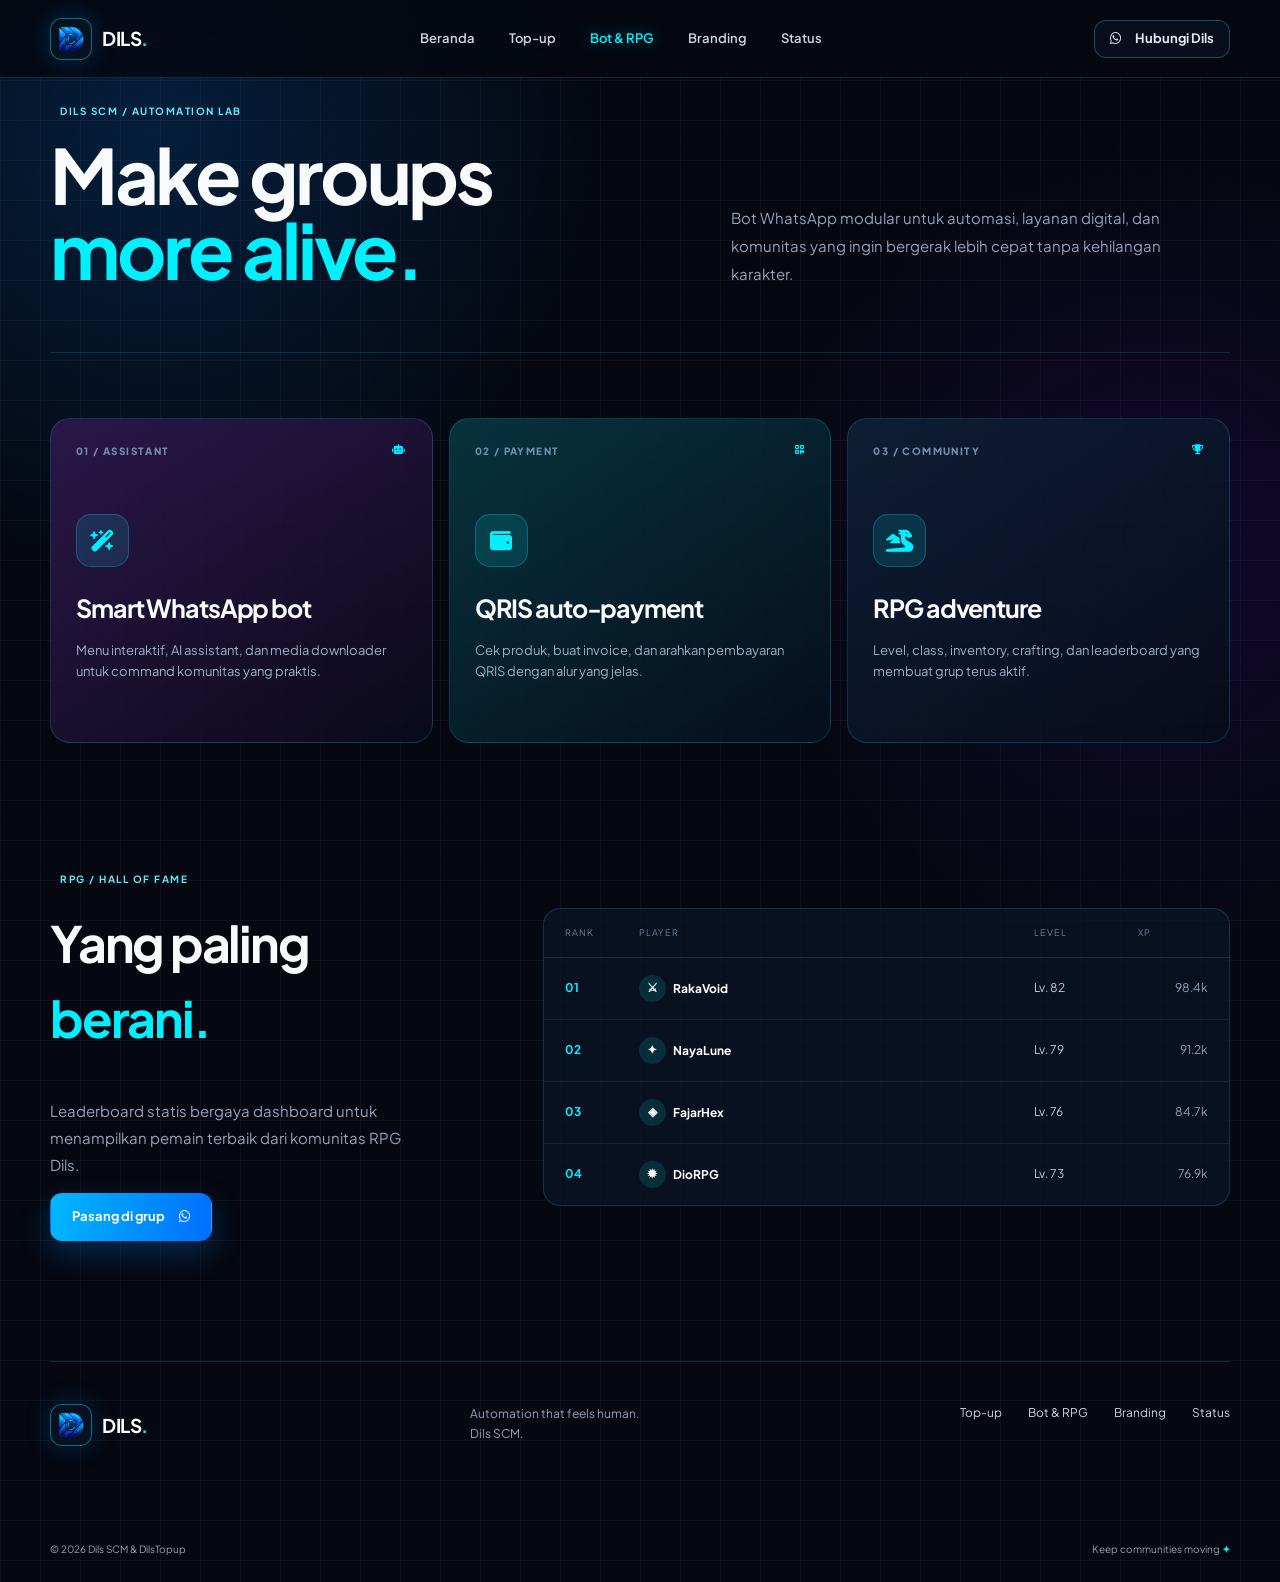
==== commit 5a255c79: "improve SEO assets and WhatsApp checkout" ====
--- a/bot.html
+++ b/bot.html
@@ -1,4 +1,4 @@
 <!doctype html>
 <html lang="id">
-<head><meta charset="utf-8"><meta name="viewport" content="width=device-width, initial-scale=1"><meta name="description" content="Dils SCM: bot WhatsApp, QRIS auto-payment, downloader, dan RPG komunitas."><title>Dils SCM | Bot & RPG</title><link rel="icon" href="/dils-logo.png"><link rel="preconnect" href="https://fonts.googleapis.com"><link rel="preconnect" href="https://fonts.gstatic.com" crossorigin><link href="https://fonts.googleapis.com/css2?family=Plus+Jakarta+Sans:wght@400;500;600;700;800&display=swap" rel="stylesheet"><link rel="stylesheet" href="https://cdnjs.cloudflare.com/ajax/libs/font-awesome/6.4.0/css/all.min.css"><link rel="stylesheet" href="styles.css"></head>
-<body><div class="noise" aria-hidden="true"></div><header class="site-header"><a class="brand" href="index.html"><img src="/dils-logo.png" alt="Logo Dils"><span>DILS<span class="brand-dot">.</span></span></a><button class="menu-toggle" type="button" aria-label="Buka navigasi" aria-expanded="false"><i class="fa-solid fa-bars"></i></button><nav class="main-nav" aria-label="Navigasi utama"><a href="index.html">Beranda</a><a href="store.html">Top-up</a><a href="bot.html">Bot & RPG</a><a href="branding.html">Branding</a><a href="status.html">Status</a></nav><a class="button button-small button-outline" data-whatsapp href="https://wa.me/62895370022540"><i class="fa-brands fa-whatsapp"></i> Hubungi Dils</a></header><main class="portal-page section-shell"><section class="portal-hero reveal"><div><div class="eyebrow"><span></span>DILS SCM / AUTOMATION LAB</div><h1>Make groups <em>more alive.</em></h1></div><p>Bot WhatsApp modular untuk automasi, layanan digital, dan komunitas yang ingin bergerak lebih cepat tanpa kehilangan karakter.</p></section><section class="feature-grid portal-features"><article class="feature-card feature-purple reveal"><div class="card-top"><span>01 / ASSISTANT</span><i class="fa-solid fa-robot"></i></div><i class="feature-icon fa-solid fa-wand-magic-sparkles"></i><h3>Smart WhatsApp bot</h3><p>Menu interaktif, AI assistant, dan media downloader untuk command komunitas yang praktis.</p></article><article class="feature-card feature-cyan reveal"><div class="card-top"><span>02 / PAYMENT</span><i class="fa-solid fa-qrcode"></i></div><i class="feature-icon fa-solid fa-wallet"></i><h3>QRIS auto-payment</h3><p>Cek produk, buat invoice, dan arahkan pembayaran QRIS dengan alur yang jelas.</p></article><article class="feature-card feature-blue reveal"><div class="card-top"><span>03 / COMMUNITY</span><i class="fa-solid fa-trophy"></i></div><i class="feature-icon fa-solid fa-dragon"></i><h3>RPG adventure</h3><p>Level, class, inventory, crafting, dan leaderboard yang membuat grup terus aktif.</p></article></section><section class="rpg-layout section-block"><div><div class="eyebrow"><span></span>RPG / HALL OF FAME</div><h2>Yang paling <em>berani.</em></h2><p class="lead">Leaderboard statis bergaya dashboard untuk menampilkan pemain terbaik dari komunitas RPG Dils.</p><a class="button button-primary" data-whatsapp href="https://wa.me/62895370022540">Pasang di grup <i class="fa-brands fa-whatsapp"></i></a></div><div class="leaderboard"><div class="leader-head"><span>RANK</span><span>PLAYER</span><span>LEVEL</span><span>XP</span></div><div class="leader-row"><b>01</b><strong><span class="rank-avatar">⚔</span>RakaVoid</strong><span>Lv. 82</span><em>98.4k</em></div><div class="leader-row"><b>02</b><strong><span class="rank-avatar">✦</span>NayaLune</strong><span>Lv. 79</span><em>91.2k</em></div><div class="leader-row"><b>03</b><strong><span class="rank-avatar">◈</span>FajarHex</strong><span>Lv. 76</span><em>84.7k</em></div><div class="leader-row"><b>04</b><strong><span class="rank-avatar">✹</span>DioRPG</strong><span>Lv. 73</span><em>76.9k</em></div></div></section></main><footer class="site-footer"><div class="footer-top"><a class="brand" href="index.html"><img src="/dils-logo.png" alt="Logo Dils"><span>DILS<span class="brand-dot">.</span></span></a><p>Automation that feels human.<br>Dils SCM.</p><div class="footer-links"><a href="store.html">Top-up</a><a href="bot.html">Bot & RPG</a><a href="branding.html">Branding</a><a href="status.html">Status</a></div></div><div class="footer-bottom"><span>© 2026 Dils SCM & DilsTopup</span><span>Keep communities moving <b>✦</b></span></div></footer><script src="app.js" defer></script></body></html>
+<head><meta charset="utf-8"><meta name="viewport" content="width=device-width, initial-scale=1"><meta name="description" content="Dils SCM: bot WhatsApp, QRIS auto-payment, downloader, dan RPG komunitas."><title>Dils SCM | Bot & RPG</title><link rel="canonical" href="https://web.dilstopup.my.id/bot.html"><meta property="og:type" content="website"><meta property="og:site_name" content="Dils SCM"><meta property="og:title" content="Dils SCM | Bot WhatsApp & RPG"><meta property="og:description" content="Bot WhatsApp modular dengan QRIS auto-payment, media downloader, dan RPG komunitas."><meta property="og:url" content="https://web.dilstopup.my.id/bot.html"><meta property="og:image" content="https://web.dilstopup.my.id/dils-logo.png"><meta property="og:image:alt" content="Logo Dils SCM"><meta name="twitter:card" content="summary"><meta name="twitter:title" content="Dils SCM | Bot WhatsApp & RPG"><meta name="twitter:description" content="Automasi komunitas, QRIS, downloader, dan RPG dalam satu bot."><meta name="twitter:image" content="https://web.dilstopup.my.id/dils-logo.png"><link rel="icon" href="/dils-logo.png"><link rel="preconnect" href="https://fonts.googleapis.com"><link rel="preconnect" href="https://fonts.gstatic.com" crossorigin><link href="https://fonts.googleapis.com/css2?family=Plus+Jakarta+Sans:wght@400;500;600;700;800&display=swap" rel="stylesheet"><link rel="stylesheet" href="https://cdnjs.cloudflare.com/ajax/libs/font-awesome/6.4.0/css/all.min.css"><link rel="stylesheet" href="styles.css?v=2"></head>
+<body><div class="noise" aria-hidden="true"></div><header class="site-header"><a class="brand" href="index.html"><img src="/dils-logo.webp" alt="Logo Dils"><span>DILS<span class="brand-dot">.</span></span></a><button class="menu-toggle" type="button" aria-label="Buka navigasi" aria-expanded="false"><i class="fa-solid fa-bars"></i></button><nav class="main-nav" aria-label="Navigasi utama"><a href="index.html">Beranda</a><a href="store.html">Top-up</a><a href="bot.html">Bot & RPG</a><a href="branding.html">Branding</a><a href="status.html">Status</a></nav><a class="button button-small button-outline" data-whatsapp href="https://wa.me/62895370022540"><i class="fa-brands fa-whatsapp"></i> Hubungi Dils</a></header><main class="portal-page section-shell"><section class="portal-hero reveal"><div><div class="eyebrow"><span></span>DILS SCM / AUTOMATION LAB</div><h1>Make groups <em>more alive.</em></h1></div><p>Bot WhatsApp modular untuk automasi, layanan digital, dan komunitas yang ingin bergerak lebih cepat tanpa kehilangan karakter.</p></section><section class="feature-grid portal-features"><article class="feature-card feature-purple reveal"><div class="card-top"><span>01 / ASSISTANT</span><i class="fa-solid fa-robot"></i></div><i class="feature-icon fa-solid fa-wand-magic-sparkles"></i><h3>Smart WhatsApp bot</h3><p>Menu interaktif, AI assistant, dan media downloader untuk command komunitas yang praktis.</p></article><article class="feature-card feature-cyan reveal"><div class="card-top"><span>02 / PAYMENT</span><i class="fa-solid fa-qrcode"></i></div><i class="feature-icon fa-solid fa-wallet"></i><h3>QRIS auto-payment</h3><p>Cek produk, buat invoice, dan arahkan pembayaran QRIS dengan alur yang jelas.</p></article><article class="feature-card feature-blue reveal"><div class="card-top"><span>03 / COMMUNITY</span><i class="fa-solid fa-trophy"></i></div><i class="feature-icon fa-solid fa-dragon"></i><h3>RPG adventure</h3><p>Level, class, inventory, crafting, dan leaderboard yang membuat grup terus aktif.</p></article></section><section class="rpg-layout section-block"><div><div class="eyebrow"><span></span>RPG / HALL OF FAME</div><h2>Yang paling <em>berani.</em></h2><p class="lead">Leaderboard statis bergaya dashboard untuk menampilkan pemain terbaik dari komunitas RPG Dils.</p><a class="button button-primary" data-whatsapp href="https://wa.me/62895370022540">Pasang di grup <i class="fa-brands fa-whatsapp"></i></a></div><div class="leaderboard"><div class="leader-head"><span>RANK</span><span>PLAYER</span><span>LEVEL</span><span>XP</span></div><div class="leader-row"><b>01</b><strong><span class="rank-avatar">⚔</span>RakaVoid</strong><span>Lv. 82</span><em>98.4k</em></div><div class="leader-row"><b>02</b><strong><span class="rank-avatar">✦</span>NayaLune</strong><span>Lv. 79</span><em>91.2k</em></div><div class="leader-row"><b>03</b><strong><span class="rank-avatar">◈</span>FajarHex</strong><span>Lv. 76</span><em>84.7k</em></div><div class="leader-row"><b>04</b><strong><span class="rank-avatar">✹</span>DioRPG</strong><span>Lv. 73</span><em>76.9k</em></div></div></section></main><footer class="site-footer"><div class="footer-top"><a class="brand" href="index.html"><img src="/dils-logo.webp" alt="Logo Dils"><span>DILS<span class="brand-dot">.</span></span></a><p>Automation that feels human.<br>Dils SCM.</p><div class="footer-links"><a href="store.html">Top-up</a><a href="bot.html">Bot & RPG</a><a href="branding.html">Branding</a><a href="status.html">Status</a></div></div><div class="footer-bottom"><span>© 2026 Dils SCM & DilsTopup</span><span>Keep communities moving <b>✦</b></span></div></footer><script src="app.js?v=2" defer></script></body></html>
